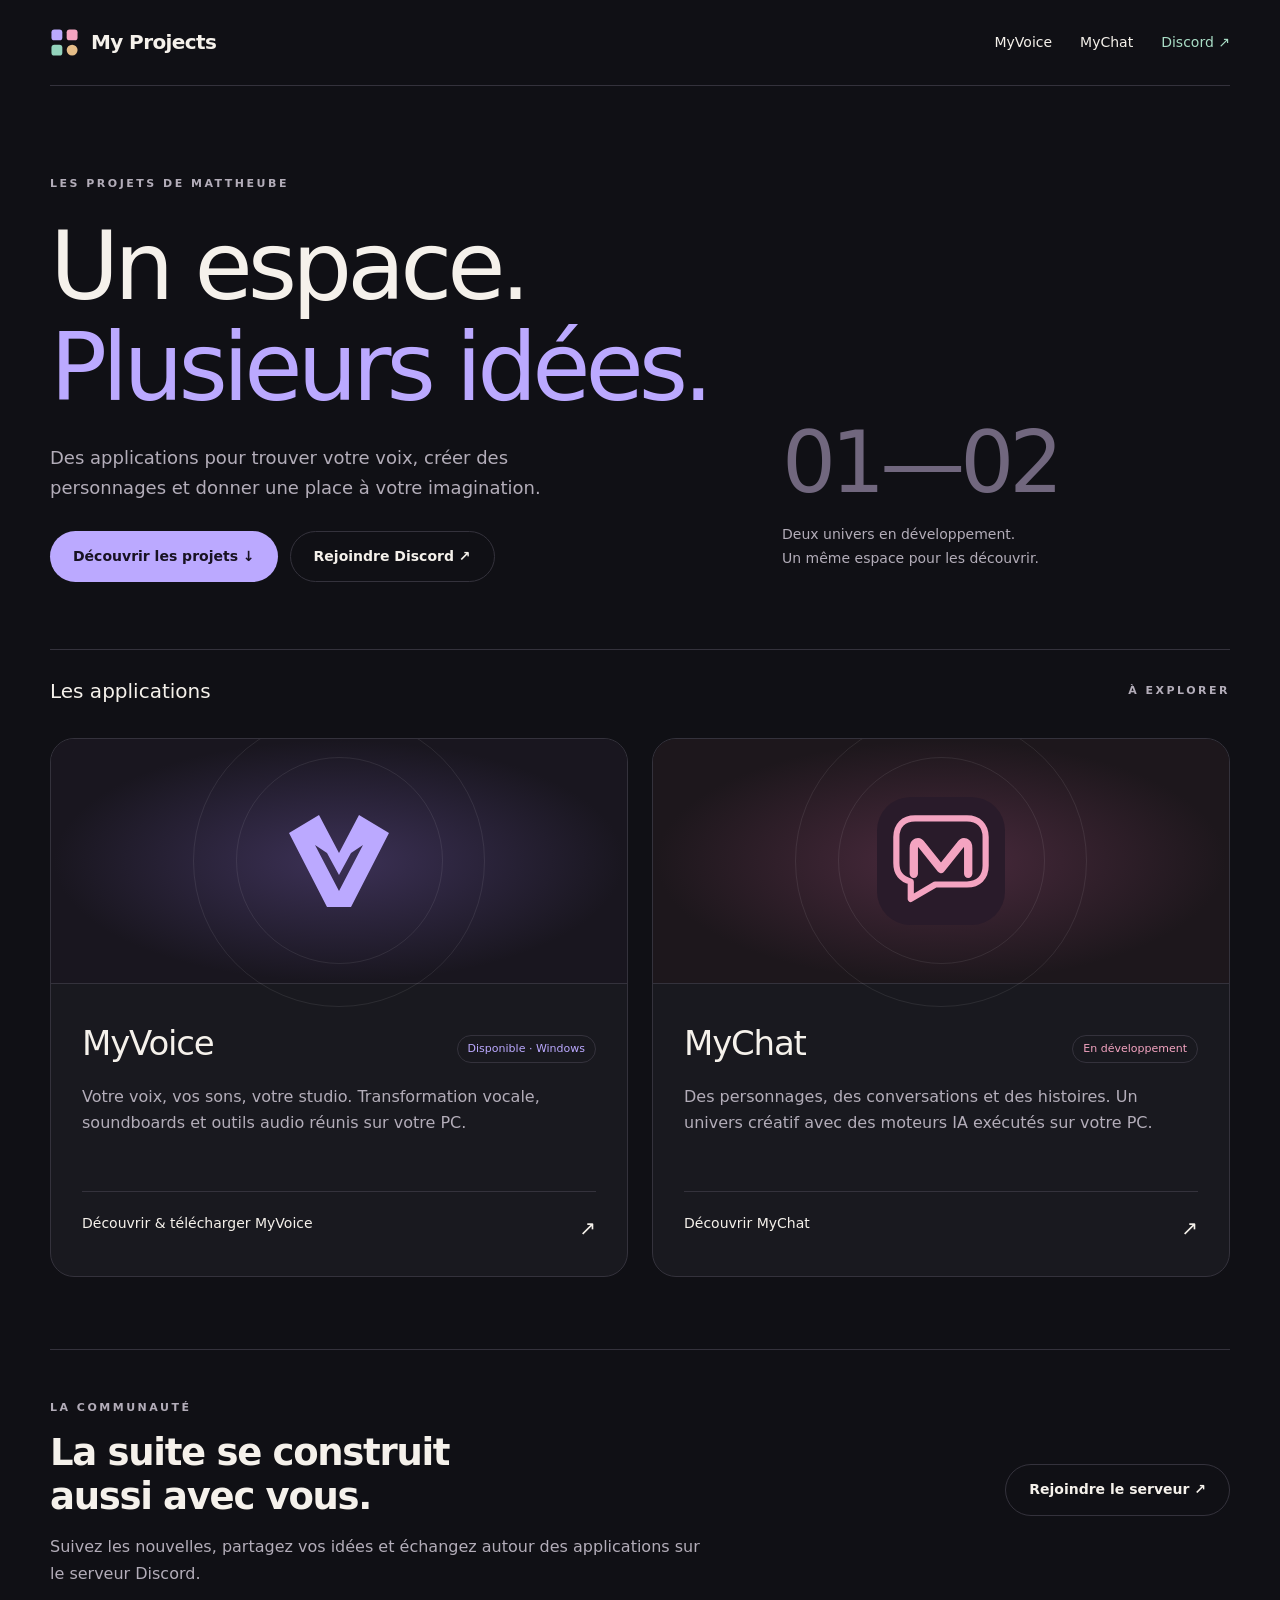
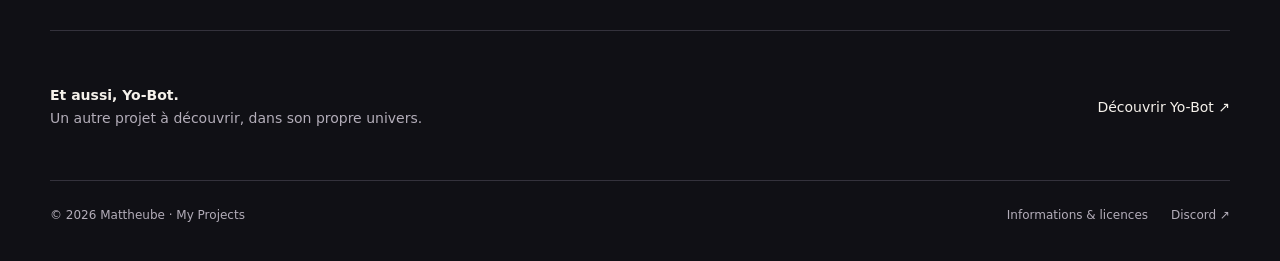
==== docs/index.html @ 199df643 "Present My Projects with separate MyVoice and MyChat pages" ====
<!doctype html><html lang="fr"><head><meta charset="utf-8"><meta name="viewport" content="width=device-width,initial-scale=1"><meta name="description" content="My Projects : découvrez MyVoice et MyChat, suivez leur développement et rejoignez la communauté."><meta http-equiv="Content-Security-Policy" content="default-src 'self'; script-src 'none'; style-src 'self'; img-src 'self'; object-src 'none'; base-uri 'none'; form-action 'none'"><meta name="referrer" content="strict-origin-when-cross-origin"><title>Accueil — My Projects</title><link rel="icon" href="./assets/projects.svg"><link rel="stylesheet" href="./style.css"></head><body class=""><a class="skip" href="#main">Aller au contenu</a><div class="wrap"><header><a class="brand" href="./"><img src="./assets/projects.svg" alt="">My Projects</a><nav aria-label="Navigation principale"><a href="./myvoice/">MyVoice</a><a href="./mychat/">MyChat</a><a class="nav-discord" href="https://discord.gg/SDhAJgvxzq">Discord ↗</a></nav></header><main id="main">
<section class="hero"><div><span class="eyebrow">LES PROJETS DE MATTHEUBE</span><h1>Un espace.<br><span>Plusieurs idées.</span></h1><p>Des applications pour trouver votre voix, créer des personnages et donner une place à votre imagination.</p><div class="actions"><a class="btn" href="#projets">Découvrir les projets ↓</a><a class="btn secondary" href="https://discord.gg/SDhAJgvxzq">Rejoindre Discord ↗</a></div></div><div class="hero-side"><span class="number">01—02</span><p>Deux univers en développement.<br>Un même espace pour les découvrir.</p></div></section>
<section id="projets"><div class="section-title"><h2>Les applications</h2><span class="eyebrow">À EXPLORER</span></div><div class="project-grid"><article class="project voice"><div class="art" aria-hidden="true"><img src="assets/myvoice.svg" alt=""></div><div class="project-info"><div class="topline"><h3>MyVoice</h3><span class="badge">Disponible · Windows</span></div><p>Votre voix, vos sons, votre studio. Transformation vocale, soundboards et outils audio réunis sur votre PC.</p><a class="arrow-link" href="myvoice/">Découvrir & télécharger MyVoice <b aria-hidden="true">↗</b></a></div></article><article class="project chat"><div class="art" aria-hidden="true"><img src="assets/mychat.svg" alt=""></div><div class="project-info"><div class="topline"><h3>MyChat</h3><span class="badge">En développement</span></div><p>Des personnages, des conversations et des histoires. Un univers créatif avec des moteurs IA exécutés sur votre PC.</p><a class="arrow-link" href="mychat/">Découvrir MyChat <b aria-hidden="true">↗</b></a></div></article></div></section>
<section class="community"><div><span class="eyebrow">LA COMMUNAUTÉ</span><h2>La suite se construit<br>aussi avec vous.</h2><p>Suivez les nouvelles, partagez vos idées et échangez autour des applications sur le serveur Discord.</p></div><div class="actions"><a class="btn secondary" href="https://discord.gg/SDhAJgvxzq">Rejoindre le serveur ↗</a></div></section>
<aside class="yobot"><p><strong>Et aussi, Yo-Bot.</strong><br>Un autre projet à découvrir, dans son propre univers.</p><a href="https://mattheube.github.io/Yo-Bot/">Découvrir Yo-Bot ↗</a></aside></main><footer><span>© 2026 Mattheube · My Projects</span><div class="links"><a href="./informations/">Informations & licences</a><a href="https://discord.gg/SDhAJgvxzq">Discord ↗</a></div></footer></div></body></html>
---- docs/style.css ----
:root{color-scheme:dark;--bg:#101015;--surface:#19191f;--ink:#f5f1eb;--muted:#b3adb9;--line:#34323c;--voice:#bba9ff;--chat:#f4a4c1;--mint:#a9ddc6}*{box-sizing:border-box}body{margin:0;background:var(--bg);color:var(--ink);font:16px/1.65 'Segoe UI',system-ui,sans-serif}a{color:inherit;text-decoration:none}a:focus-visible,summary:focus-visible{outline:3px solid var(--voice);outline-offset:6px}a:hover{text-decoration:underline;text-underline-offset:5px}p,h1,h2,h3{margin:0}p{color:var(--muted);max-width:64ch}img{display:block;max-width:100%}.wrap{width:min(1180px,calc(100% - 64px));margin:auto}.skip{position:fixed;top:-100px;left:20px;z-index:9;background:var(--ink);color:var(--bg);padding:12px}.skip:focus{top:12px}header{display:flex;align-items:center;justify-content:space-between;gap:25px;padding:26px 0;border-bottom:1px solid var(--line)}.brand{display:flex;align-items:center;gap:12px;font-size:20px;font-weight:650;letter-spacing:-.6px}.brand img{width:29px;height:29px}nav{display:flex;gap:28px;font-size:14px;align-items:center}nav a[aria-current=page]{color:var(--voice)}.nav-discord{color:var(--mint)}.eyebrow{font-size:11px;font-weight:650;letter-spacing:2.5px;text-transform:uppercase;color:var(--muted)}.hero{padding:83px 0 67px;display:grid;grid-template-columns:1.5fr 1fr;gap:60px;align-items:end}.hero h1{font-size:clamp(49px,7.4vw,96px);font-weight:500;letter-spacing:-5px;line-height:1.06;margin:21px 0 26px}.hero h1 span{color:var(--voice)}.hero p{max-width:510px;font-size:18px}.hero-side{padding-bottom:12px}.hero-side .number{font-size:85px;letter-spacing:-5px;font-weight:300;line-height:1;color:#71677e}.hero-side p{font-size:14px;margin-top:18px;max-width:270px}.section-title{border-top:1px solid var(--line);padding-top:25px;display:flex;justify-content:space-between;align-items:center;margin-bottom:30px}.section-title h2{font-size:20px;font-weight:500}.project-grid{display:grid;grid-template-columns:1fr 1fr;gap:24px}.project{border:1px solid var(--line);border-radius:24px;overflow:hidden;background:var(--surface)}.project .art{height:245px;display:grid;place-items:center;position:relative;border-bottom:1px solid var(--line)}.project.voice .art{background:radial-gradient(ellipse at center,#3c3156 0,transparent 70%),#19161f}.project.chat .art{background:radial-gradient(ellipse at center,#4a2a3d 0,transparent 70%),#1d171c}.art img{width:128px;height:128px;position:relative;z-index:1}.art:before,.art:after{content:'';position:absolute;border:1px solid #ffffff15;border-radius:50%;width:205px;height:205px}.art:after{width:290px;height:290px}.project-info{padding:31px}.project-info .topline{display:flex;align-items:center;justify-content:space-between;gap:12px}.project h3{font-size:34px;letter-spacing:-1.2px;font-weight:500;margin-bottom:13px}.badge{font-size:11px;border:1px solid var(--line);padding:4px 10px;border-radius:30px;color:var(--muted);white-space:nowrap}.voice .badge{color:var(--voice)}.chat .badge{color:var(--chat)}.project p{min-height:80px}.project .arrow-link{display:flex;justify-content:space-between;margin-top:27px;border-top:1px solid var(--line);padding-top:20px;font-size:14px}.arrow-link b{font-size:20px;font-weight:400}.btn{display:inline-flex;justify-content:center;align-items:center;gap:14px;background:var(--voice);color:#181222;padding:13px 23px;border-radius:999px;font-size:14px;font-weight:650;min-height:48px}.btn:hover{background:#d0c3ff;text-decoration:none}.btn.secondary{background:transparent;border:1px solid var(--line);color:var(--ink)}.actions{display:flex;flex-wrap:wrap;gap:12px;margin-top:28px}.community{display:grid;grid-template-columns:1.4fr 1fr;gap:35px;align-items:center;margin:72px 0 36px;padding:43px 0;border-block:1px solid var(--line)}.community h2{font-size:37px;line-height:1.18;letter-spacing:-1.3px;margin:12px 0 16px}.community .actions{justify-content:flex-end;margin:0}.small-note{font-size:12px;color:var(--muted);margin-top:14px}.yobot{display:flex;align-items:center;justify-content:space-between;gap:28px;padding:17px 0 50px}.yobot p{font-size:14px}.yobot strong{color:var(--ink);font-weight:550}.yobot a{font-size:14px;white-space:nowrap}footer{display:flex;justify-content:space-between;gap:20px;flex-wrap:wrap;padding:25px 0 35px;border-top:1px solid var(--line);font-size:12px;color:var(--muted)}footer .links{display:flex;gap:23px}.back{font-size:13px;color:var(--muted);display:inline-block;margin-top:32px}.product-hero{padding:46px 0 62px;display:grid;grid-template-columns:1.45fr .7fr;gap:60px;align-items:center}.product-hero h1{font-size:clamp(57px,7vw,86px);font-weight:500;line-height:1.07;letter-spacing:-4px;margin:16px 0 24px}.product-hero h1 small{display:block;font-size:clamp(28px,3.5vw,43px);color:var(--voice);letter-spacing:-1.5px;margin-top:17px;line-height:1.2}.chat-page .product-hero h1 small{color:var(--chat)}.product-hero .emblem{display:grid;place-items:center;aspect-ratio:1;border-radius:50%;border:1px solid var(--line);background:radial-gradient(ellipse,#30283f,transparent 65%)}.emblem img{width:55%}.chat-page .emblem{background:radial-gradient(ellipse,#402636,transparent 65%)}.features{display:grid;grid-template-columns:repeat(3,1fr);gap:32px;padding:35px 0 65px;border-top:1px solid var(--line)}.features article{padding-top:10px}.features .index{font-size:12px;color:var(--voice)}.features h2{font-size:22px;line-height:1.3;font-weight:550;margin:13px 0}.features p{font-size:14px}.download{border:1px solid var(--line);border-radius:22px;padding:36px;margin-bottom:50px}.download h2{font-size:32px;letter-spacing:-1px;margin-bottom:13px}.channels{display:grid;grid-template-columns:1fr 1fr;gap:30px;margin-top:28px}.channel{padding-top:24px;border-top:1px solid var(--line)}.channel h3{font-size:21px;font-weight:550;margin:8px 0 12px}.channel p{font-size:14px}.channel .btn{margin-top:22px}.faq{max-width:850px;padding:8px 0 60px}.faq h2{font-size:27px;font-weight:500;margin-bottom:20px}details{padding:18px 0;border-bottom:1px solid var(--line)}summary{cursor:pointer;font-weight:500}details p{font-size:14px;margin-top:13px}.text-page{padding:55px 0 80px;max-width:850px}.text-page h1{font-size:48px;letter-spacing:-2px;font-weight:500;margin-bottom:24px}.text-page h2{font-size:24px;font-weight:500;margin:30px 0 13px}.text-page a{color:var(--voice);text-decoration:underline}.text-page li{color:var(--muted);margin-bottom:10px}@media(max-width:760px){.wrap{width:calc(100% - 36px)}header{flex-wrap:wrap;padding:20px 0;gap:20px}.brand{font-size:18px}nav{gap:18px;font-size:13px}.hero{grid-template-columns:1fr;padding:52px 0 44px;gap:30px}.hero h1{letter-spacing:-2.8px}.hero-side{display:none}.project-grid{grid-template-columns:1fr}.project .art{height:215px}.project-info{padding:25px}.project p{min-height:0}.community{grid-template-columns:1fr;margin-top:48px;padding:32px 0}.community .actions{justify-content:flex-start}.community h2{font-size:32px}.yobot{align-items:start;flex-direction:column;gap:13px}.product-hero{grid-template-columns:1fr;padding-top:30px;gap:30px}.product-hero .emblem{display:none}.product-hero h1{letter-spacing:-3px}.features{grid-template-columns:1fr;gap:28px;padding-bottom:40px}.channels{grid-template-columns:1fr}.download{padding:24px}.text-page h1{font-size:38px}}@media(prefers-reduced-motion:reduce){*{scroll-behavior:auto!important}}
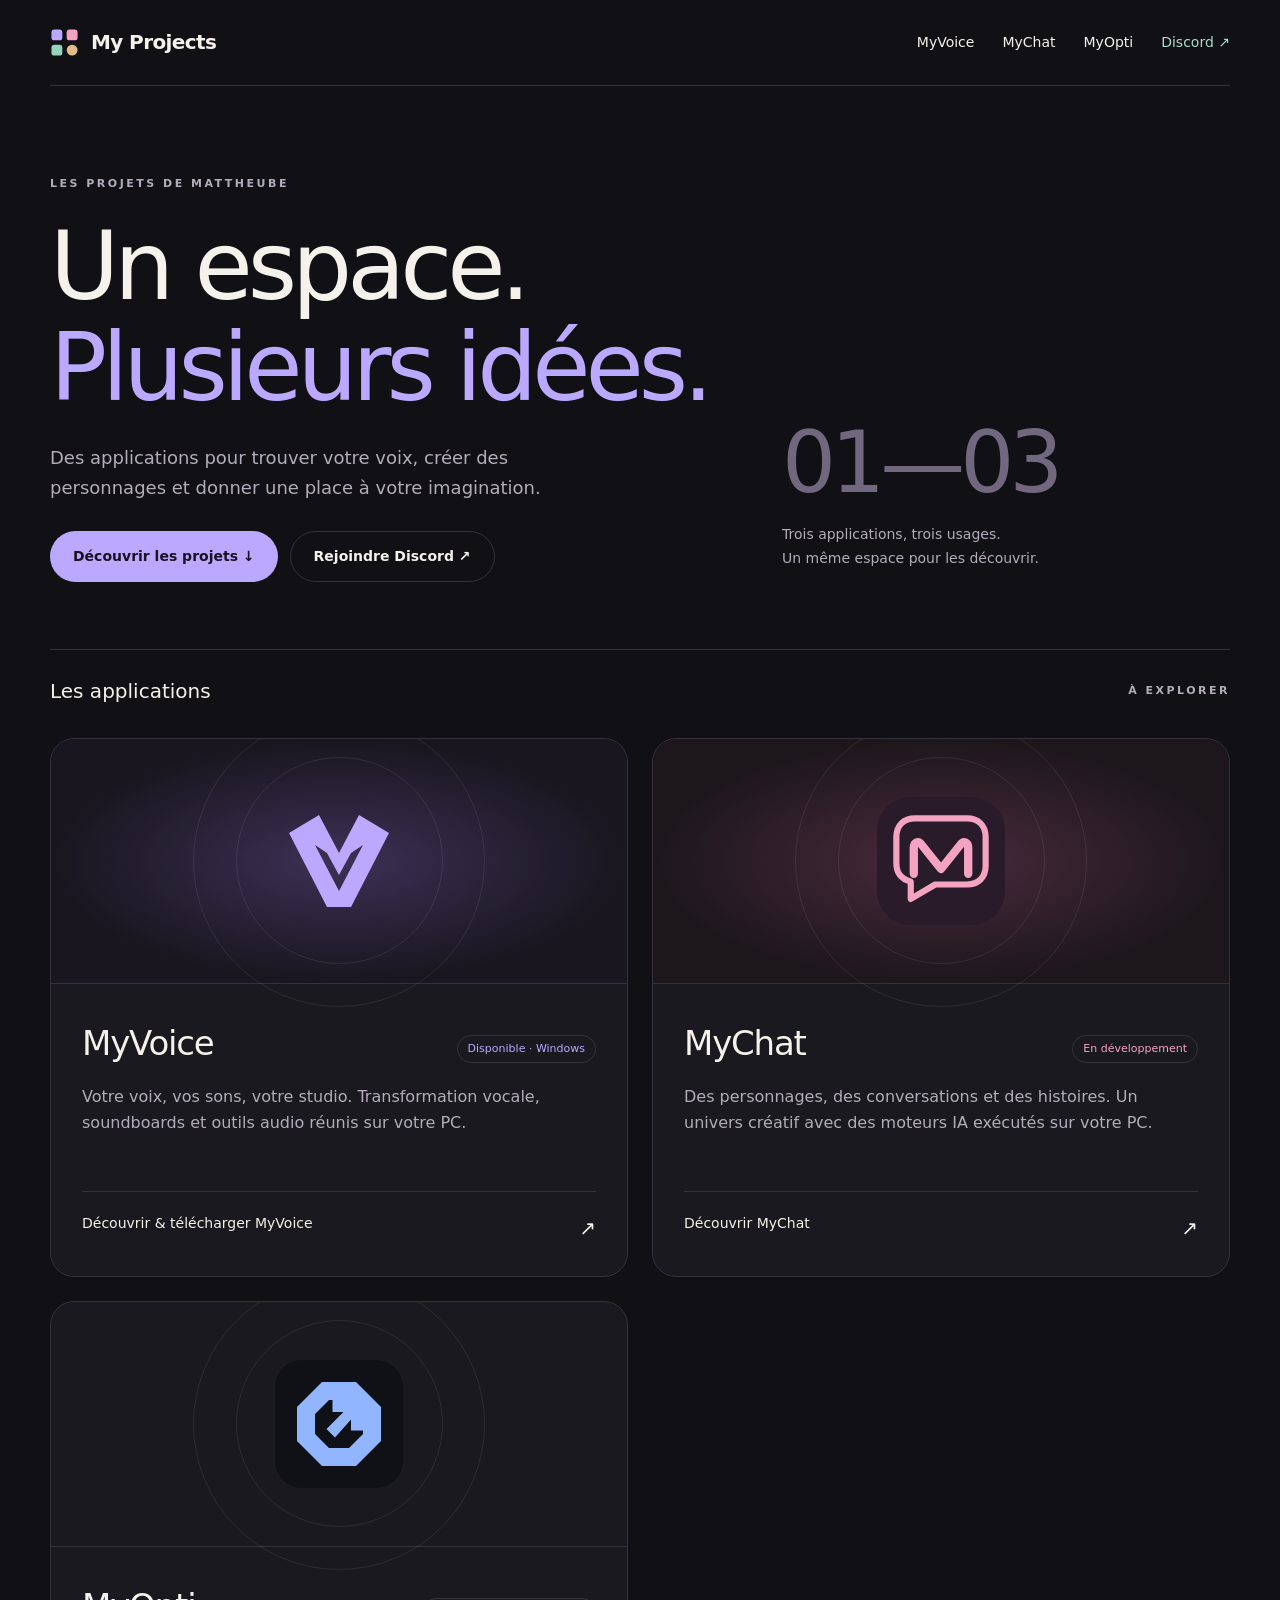
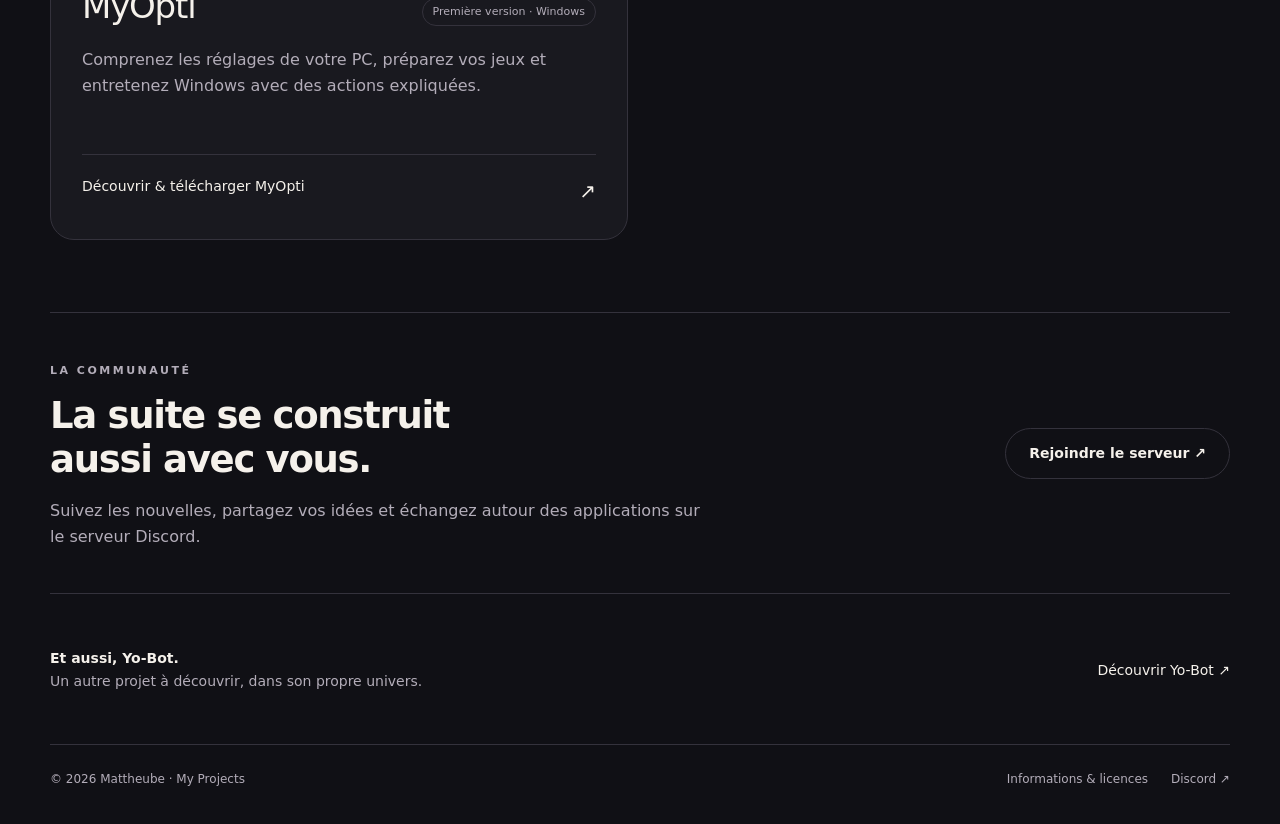
==== commit a130c671: "Publish MyOpti download page and signed update channels" ====
--- a/docs/index.html
+++ b/docs/index.html
@@ -1,5 +1,5 @@
-<!doctype html><html lang="fr"><head><meta charset="utf-8"><meta name="viewport" content="width=device-width,initial-scale=1"><meta name="description" content="My Projects : découvrez MyVoice et MyChat, suivez leur développement et rejoignez la communauté."><meta http-equiv="Content-Security-Policy" content="default-src 'self'; script-src 'none'; style-src 'self'; img-src 'self'; object-src 'none'; base-uri 'none'; form-action 'none'"><meta name="referrer" content="strict-origin-when-cross-origin"><title>Accueil — My Projects</title><link rel="icon" href="./assets/projects.svg"><link rel="stylesheet" href="./style.css"></head><body class=""><a class="skip" href="#main">Aller au contenu</a><div class="wrap"><header><a class="brand" href="./"><img src="./assets/projects.svg" alt="">My Projects</a><nav aria-label="Navigation principale"><a href="./myvoice/">MyVoice</a><a href="./mychat/">MyChat</a><a class="nav-discord" href="https://discord.gg/SDhAJgvxzq">Discord ↗</a></nav></header><main id="main">
-<section class="hero"><div><span class="eyebrow">LES PROJETS DE MATTHEUBE</span><h1>Un espace.<br><span>Plusieurs idées.</span></h1><p>Des applications pour trouver votre voix, créer des personnages et donner une place à votre imagination.</p><div class="actions"><a class="btn" href="#projets">Découvrir les projets ↓</a><a class="btn secondary" href="https://discord.gg/SDhAJgvxzq">Rejoindre Discord ↗</a></div></div><div class="hero-side"><span class="number">01—02</span><p>Deux univers en développement.<br>Un même espace pour les découvrir.</p></div></section>
-<section id="projets"><div class="section-title"><h2>Les applications</h2><span class="eyebrow">À EXPLORER</span></div><div class="project-grid"><article class="project voice"><div class="art" aria-hidden="true"><img src="assets/myvoice.svg" alt=""></div><div class="project-info"><div class="topline"><h3>MyVoice</h3><span class="badge">Disponible · Windows</span></div><p>Votre voix, vos sons, votre studio. Transformation vocale, soundboards et outils audio réunis sur votre PC.</p><a class="arrow-link" href="myvoice/">Découvrir & télécharger MyVoice <b aria-hidden="true">↗</b></a></div></article><article class="project chat"><div class="art" aria-hidden="true"><img src="assets/mychat.svg" alt=""></div><div class="project-info"><div class="topline"><h3>MyChat</h3><span class="badge">En développement</span></div><p>Des personnages, des conversations et des histoires. Un univers créatif avec des moteurs IA exécutés sur votre PC.</p><a class="arrow-link" href="mychat/">Découvrir MyChat <b aria-hidden="true">↗</b></a></div></article></div></section>
+<!doctype html><html lang="fr"><head><meta charset="utf-8"><meta name="viewport" content="width=device-width,initial-scale=1"><meta name="description" content="My Projects : découvrez MyVoice, MyChat et MyOpti, suivez leur développement et rejoignez la communauté."><meta http-equiv="Content-Security-Policy" content="default-src 'self'; script-src 'none'; style-src 'self'; img-src 'self'; object-src 'none'; base-uri 'none'; form-action 'none'"><meta name="referrer" content="strict-origin-when-cross-origin"><title>Accueil — My Projects</title><link rel="icon" href="./assets/projects.svg"><link rel="stylesheet" href="./style.css"></head><body class=""><a class="skip" href="#main">Aller au contenu</a><div class="wrap"><header><a class="brand" href="./"><img src="./assets/projects.svg" alt="">My Projects</a><nav aria-label="Navigation principale"><a href="./myvoice/">MyVoice</a><a href="./mychat/">MyChat</a><a href="./myopti/">MyOpti</a><a class="nav-discord" href="https://discord.gg/SDhAJgvxzq">Discord ↗</a></nav></header><main id="main">
+<section class="hero"><div><span class="eyebrow">LES PROJETS DE MATTHEUBE</span><h1>Un espace.<br><span>Plusieurs idées.</span></h1><p>Des applications pour trouver votre voix, créer des personnages et donner une place à votre imagination.</p><div class="actions"><a class="btn" href="#projets">Découvrir les projets ↓</a><a class="btn secondary" href="https://discord.gg/SDhAJgvxzq">Rejoindre Discord ↗</a></div></div><div class="hero-side"><span class="number">01—03</span><p>Trois applications, trois usages.<br>Un même espace pour les découvrir.</p></div></section>
+<section id="projets"><div class="section-title"><h2>Les applications</h2><span class="eyebrow">À EXPLORER</span></div><div class="project-grid"><article class="project voice"><div class="art" aria-hidden="true"><img src="assets/myvoice.svg" alt=""></div><div class="project-info"><div class="topline"><h3>MyVoice</h3><span class="badge">Disponible · Windows</span></div><p>Votre voix, vos sons, votre studio. Transformation vocale, soundboards et outils audio réunis sur votre PC.</p><a class="arrow-link" href="myvoice/">Découvrir & télécharger MyVoice <b aria-hidden="true">↗</b></a></div></article><article class="project chat"><div class="art" aria-hidden="true"><img src="assets/mychat.svg" alt=""></div><div class="project-info"><div class="topline"><h3>MyChat</h3><span class="badge">En développement</span></div><p>Des personnages, des conversations et des histoires. Un univers créatif avec des moteurs IA exécutés sur votre PC.</p><a class="arrow-link" href="mychat/">Découvrir MyChat <b aria-hidden="true">↗</b></a></div></article><article class="project opti"><div class="art" aria-hidden="true"><img src="assets/myopti.svg" alt=""></div><div class="project-info"><div class="topline"><h3>MyOpti</h3><span class="badge">Première version · Windows</span></div><p>Comprenez les réglages de votre PC, préparez vos jeux et entretenez Windows avec des actions expliquées.</p><a class="arrow-link" href="myopti/">Découvrir & télécharger MyOpti <b aria-hidden="true">↗</b></a></div></article></div></section>
 <section class="community"><div><span class="eyebrow">LA COMMUNAUTÉ</span><h2>La suite se construit<br>aussi avec vous.</h2><p>Suivez les nouvelles, partagez vos idées et échangez autour des applications sur le serveur Discord.</p></div><div class="actions"><a class="btn secondary" href="https://discord.gg/SDhAJgvxzq">Rejoindre le serveur ↗</a></div></section>
 <aside class="yobot"><p><strong>Et aussi, Yo-Bot.</strong><br>Un autre projet à découvrir, dans son propre univers.</p><a href="https://mattheube.github.io/Yo-Bot/">Découvrir Yo-Bot ↗</a></aside></main><footer><span>© 2026 Mattheube · My Projects</span><div class="links"><a href="./informations/">Informations & licences</a><a href="https://discord.gg/SDhAJgvxzq">Discord ↗</a></div></footer></div></body></html>
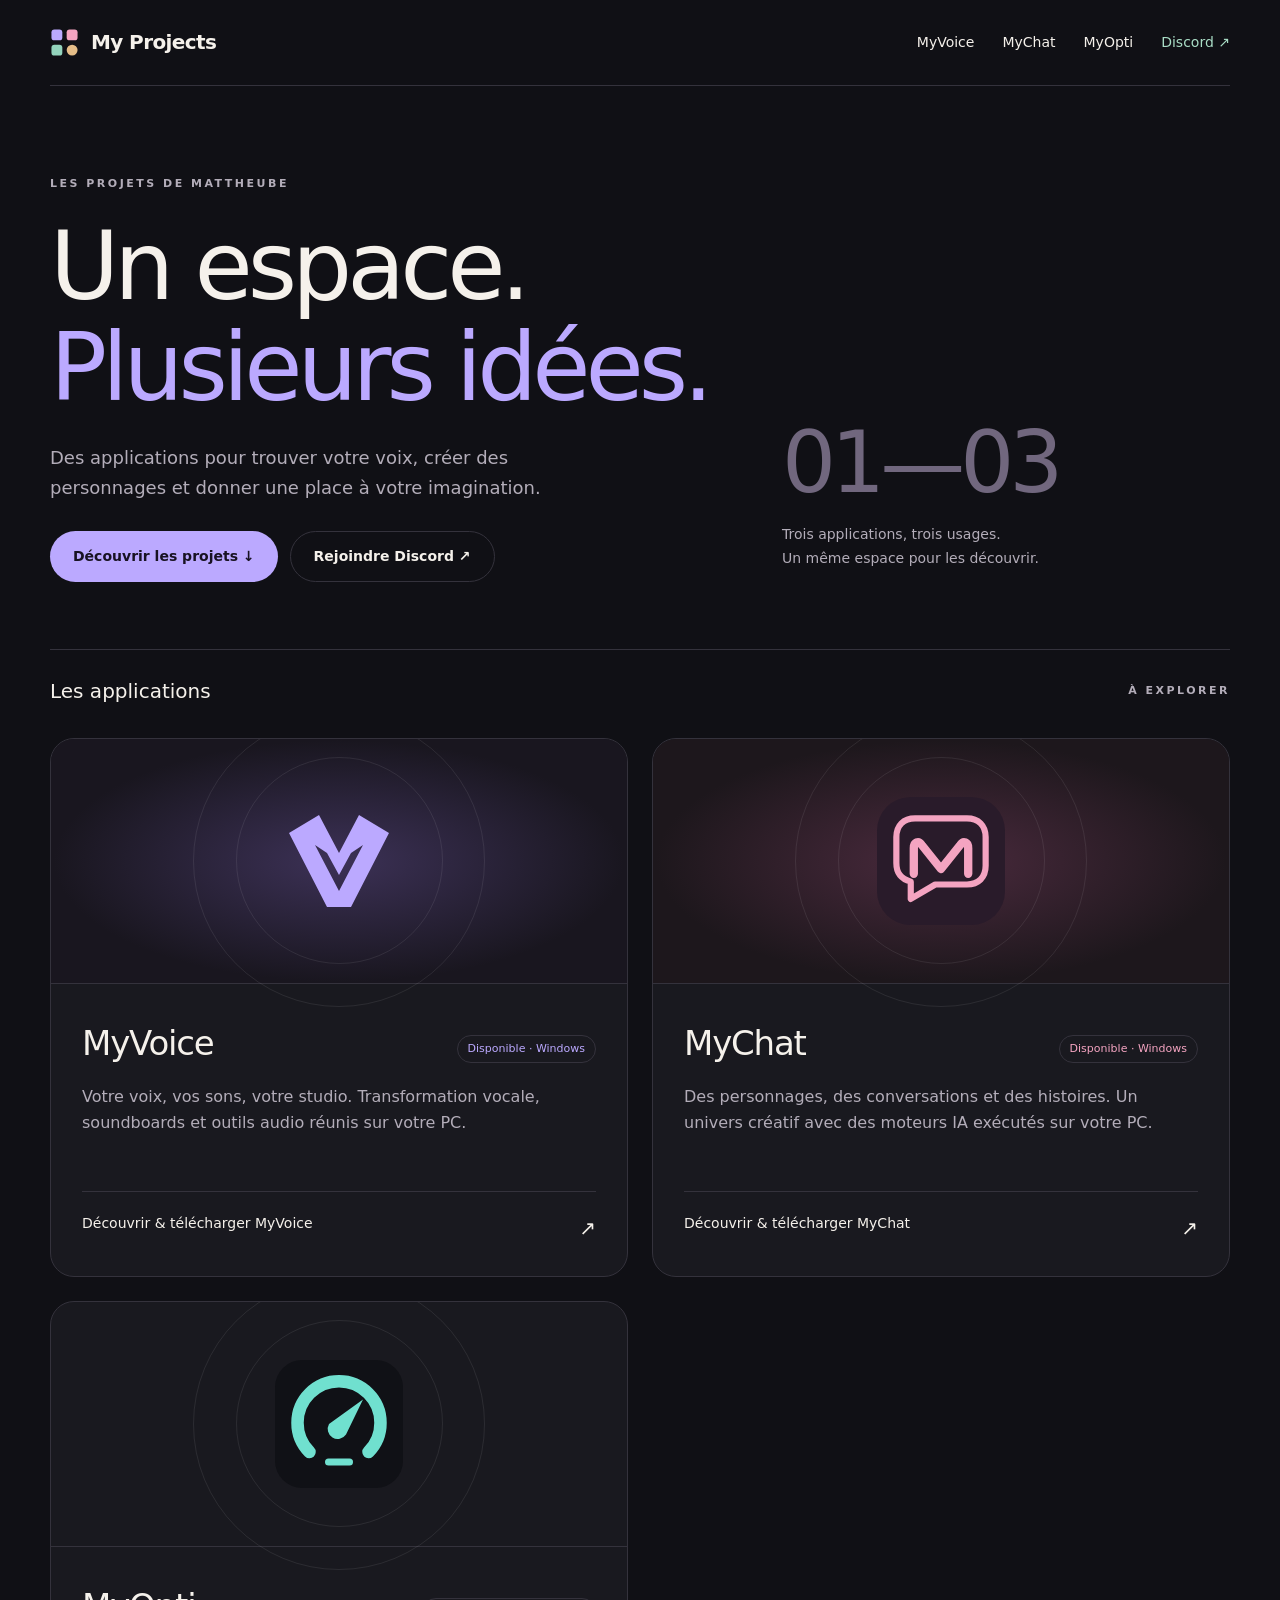
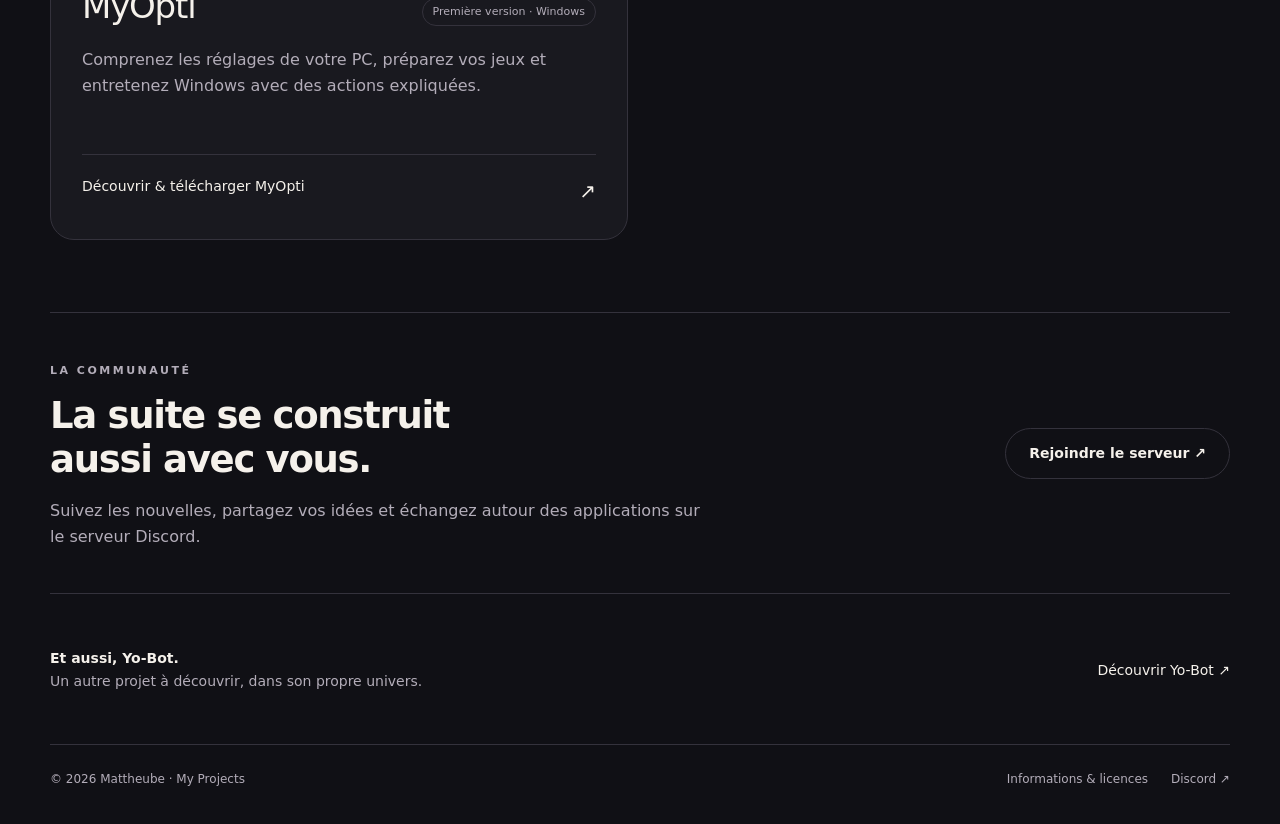
==== commit cf8fc8cf: "Make MyChat 1.1 Windows installer available on the project site" ====
--- a/docs/index.html
+++ b/docs/index.html
@@ -1,5 +1,5 @@
-<!doctype html><html lang="fr"><head><meta charset="utf-8"><meta name="viewport" content="width=device-width,initial-scale=1"><meta name="description" content="My Projects : découvrez MyVoice, MyChat et MyOpti, suivez leur développement et rejoignez la communauté."><meta http-equiv="Content-Security-Policy" content="default-src 'self'; script-src 'none'; style-src 'self'; img-src 'self'; object-src 'none'; base-uri 'none'; form-action 'none'"><meta name="referrer" content="strict-origin-when-cross-origin"><title>Accueil — My Projects</title><link rel="icon" href="./assets/projects.svg"><link rel="stylesheet" href="./style.css"></head><body class=""><a class="skip" href="#main">Aller au contenu</a><div class="wrap"><header><a class="brand" href="./"><img src="./assets/projects.svg" alt="">My Projects</a><nav aria-label="Navigation principale"><a href="./myvoice/">MyVoice</a><a href="./mychat/">MyChat</a><a href="./myopti/">MyOpti</a><a class="nav-discord" href="https://discord.gg/SDhAJgvxzq">Discord ↗</a></nav></header><main id="main">
-<section class="hero"><div><span class="eyebrow">LES PROJETS DE MATTHEUBE</span><h1>Un espace.<br><span>Plusieurs idées.</span></h1><p>Des applications pour trouver votre voix, créer des personnages et donner une place à votre imagination.</p><div class="actions"><a class="btn" href="#projets">Découvrir les projets ↓</a><a class="btn secondary" href="https://discord.gg/SDhAJgvxzq">Rejoindre Discord ↗</a></div></div><div class="hero-side"><span class="number">01—03</span><p>Trois applications, trois usages.<br>Un même espace pour les découvrir.</p></div></section>
-<section id="projets"><div class="section-title"><h2>Les applications</h2><span class="eyebrow">À EXPLORER</span></div><div class="project-grid"><article class="project voice"><div class="art" aria-hidden="true"><img src="assets/myvoice.svg" alt=""></div><div class="project-info"><div class="topline"><h3>MyVoice</h3><span class="badge">Disponible · Windows</span></div><p>Votre voix, vos sons, votre studio. Transformation vocale, soundboards et outils audio réunis sur votre PC.</p><a class="arrow-link" href="myvoice/">Découvrir & télécharger MyVoice <b aria-hidden="true">↗</b></a></div></article><article class="project chat"><div class="art" aria-hidden="true"><img src="assets/mychat.svg" alt=""></div><div class="project-info"><div class="topline"><h3>MyChat</h3><span class="badge">En développement</span></div><p>Des personnages, des conversations et des histoires. Un univers créatif avec des moteurs IA exécutés sur votre PC.</p><a class="arrow-link" href="mychat/">Découvrir MyChat <b aria-hidden="true">↗</b></a></div></article><article class="project opti"><div class="art" aria-hidden="true"><img src="assets/myopti.svg" alt=""></div><div class="project-info"><div class="topline"><h3>MyOpti</h3><span class="badge">Première version · Windows</span></div><p>Comprenez les réglages de votre PC, préparez vos jeux et entretenez Windows avec des actions expliquées.</p><a class="arrow-link" href="myopti/">Découvrir & télécharger MyOpti <b aria-hidden="true">↗</b></a></div></article></div></section>
-<section class="community"><div><span class="eyebrow">LA COMMUNAUTÉ</span><h2>La suite se construit<br>aussi avec vous.</h2><p>Suivez les nouvelles, partagez vos idées et échangez autour des applications sur le serveur Discord.</p></div><div class="actions"><a class="btn secondary" href="https://discord.gg/SDhAJgvxzq">Rejoindre le serveur ↗</a></div></section>
+<!doctype html><html lang="fr"><head><meta charset="utf-8"><meta name="viewport" content="width=device-width,initial-scale=1"><meta name="description" content="My Projects : découvrez MyVoice, MyChat et MyOpti, suivez leur développement et rejoignez la communauté."><meta http-equiv="Content-Security-Policy" content="default-src 'self'; script-src 'none'; style-src 'self'; img-src 'self'; object-src 'none'; base-uri 'none'; form-action 'none'"><meta name="referrer" content="strict-origin-when-cross-origin"><title>Accueil — My Projects</title><link rel="icon" href="./assets/projects.svg"><link rel="stylesheet" href="./style.css"></head><body class=""><a class="skip" href="#main">Aller au contenu</a><div class="wrap"><header><a class="brand" href="./"><img src="./assets/projects.svg" alt="">My Projects</a><nav aria-label="Navigation principale"><a href="./myvoice/">MyVoice</a><a href="./mychat/">MyChat</a><a href="./myopti/">MyOpti</a><a class="nav-discord" href="https://discord.gg/SDhAJgvxzq">Discord ↗</a></nav></header><main id="main">
+<section class="hero"><div><span class="eyebrow">LES PROJETS DE MATTHEUBE</span><h1>Un espace.<br><span>Plusieurs idées.</span></h1><p>Des applications pour trouver votre voix, créer des personnages et donner une place à votre imagination.</p><div class="actions"><a class="btn" href="#projets">Découvrir les projets ↓</a><a class="btn secondary" href="https://discord.gg/SDhAJgvxzq">Rejoindre Discord ↗</a></div></div><div class="hero-side"><span class="number">01—03</span><p>Trois applications, trois usages.<br>Un même espace pour les découvrir.</p></div></section>
+<section id="projets"><div class="section-title"><h2>Les applications</h2><span class="eyebrow">À EXPLORER</span></div><div class="project-grid"><article class="project voice"><div class="art" aria-hidden="true"><img src="assets/myvoice.svg" alt=""></div><div class="project-info"><div class="topline"><h3>MyVoice</h3><span class="badge">Disponible · Windows</span></div><p>Votre voix, vos sons, votre studio. Transformation vocale, soundboards et outils audio réunis sur votre PC.</p><a class="arrow-link" href="myvoice/">Découvrir & télécharger MyVoice <b aria-hidden="true">↗</b></a></div></article><article class="project chat"><div class="art" aria-hidden="true"><img src="assets/mychat.svg" alt=""></div><div class="project-info"><div class="topline"><h3>MyChat</h3><span class="badge">Disponible · Windows</span></div><p>Des personnages, des conversations et des histoires. Un univers créatif avec des moteurs IA exécutés sur votre PC.</p><a class="arrow-link" href="mychat/">Découvrir & télécharger MyChat <b aria-hidden="true">↗</b></a></div></article><article class="project opti"><div class="art" aria-hidden="true"><img src="assets/myopti.svg" alt=""></div><div class="project-info"><div class="topline"><h3>MyOpti</h3><span class="badge">Première version · Windows</span></div><p>Comprenez les réglages de votre PC, préparez vos jeux et entretenez Windows avec des actions expliquées.</p><a class="arrow-link" href="myopti/">Découvrir & télécharger MyOpti <b aria-hidden="true">↗</b></a></div></article></div></section>
+<section class="community"><div><span class="eyebrow">LA COMMUNAUTÉ</span><h2>La suite se construit<br>aussi avec vous.</h2><p>Suivez les nouvelles, partagez vos idées et échangez autour des applications sur le serveur Discord.</p></div><div class="actions"><a class="btn secondary" href="https://discord.gg/SDhAJgvxzq">Rejoindre le serveur ↗</a></div></section>
 <aside class="yobot"><p><strong>Et aussi, Yo-Bot.</strong><br>Un autre projet à découvrir, dans son propre univers.</p><a href="https://mattheube.github.io/Yo-Bot/">Découvrir Yo-Bot ↗</a></aside></main><footer><span>© 2026 Mattheube · My Projects</span><div class="links"><a href="./informations/">Informations & licences</a><a href="https://discord.gg/SDhAJgvxzq">Discord ↗</a></div></footer></div></body></html>
--- a/docs/style.css
+++ b/docs/style.css
@@ -1 +1,2 @@
-:root{color-scheme:dark;--bg:#101015;--surface:#19191f;--ink:#f5f1eb;--muted:#b3adb9;--line:#34323c;--voice:#bba9ff;--chat:#f4a4c1;--mint:#a9ddc6}*{box-sizing:border-box}body{margin:0;background:var(--bg);color:var(--ink);font:16px/1.65 'Segoe UI',system-ui,sans-serif}a{color:inherit;text-decoration:none}a:focus-visible,summary:focus-visible{outline:3px solid var(--voice);outline-offset:6px}a:hover{text-decoration:underline;text-underline-offset:5px}p,h1,h2,h3{margin:0}p{color:var(--muted);max-width:64ch}img{display:block;max-width:100%}.wrap{width:min(1180px,calc(100% - 64px));margin:auto}.skip{position:fixed;top:-100px;left:20px;z-index:9;background:var(--ink);color:var(--bg);padding:12px}.skip:focus{top:12px}header{display:flex;align-items:center;justify-content:space-between;gap:25px;padding:26px 0;border-bottom:1px solid var(--line)}.brand{display:flex;align-items:center;gap:12px;font-size:20px;font-weight:650;letter-spacing:-.6px}.brand img{width:29px;height:29px}nav{display:flex;gap:28px;font-size:14px;align-items:center}nav a[aria-current=page]{color:var(--voice)}.nav-discord{color:var(--mint)}.eyebrow{font-size:11px;font-weight:650;letter-spacing:2.5px;text-transform:uppercase;color:var(--muted)}.hero{padding:83px 0 67px;display:grid;grid-template-columns:1.5fr 1fr;gap:60px;align-items:end}.hero h1{font-size:clamp(49px,7.4vw,96px);font-weight:500;letter-spacing:-5px;line-height:1.06;margin:21px 0 26px}.hero h1 span{color:var(--voice)}.hero p{max-width:510px;font-size:18px}.hero-side{padding-bottom:12px}.hero-side .number{font-size:85px;letter-spacing:-5px;font-weight:300;line-height:1;color:#71677e}.hero-side p{font-size:14px;margin-top:18px;max-width:270px}.section-title{border-top:1px solid var(--line);padding-top:25px;display:flex;justify-content:space-between;align-items:center;margin-bottom:30px}.section-title h2{font-size:20px;font-weight:500}.project-grid{display:grid;grid-template-columns:1fr 1fr;gap:24px}.project{border:1px solid var(--line);border-radius:24px;overflow:hidden;background:var(--surface)}.project .art{height:245px;display:grid;place-items:center;position:relative;border-bottom:1px solid var(--line)}.project.voice .art{background:radial-gradient(ellipse at center,#3c3156 0,transparent 70%),#19161f}.project.chat .art{background:radial-gradient(ellipse at center,#4a2a3d 0,transparent 70%),#1d171c}.art img{width:128px;height:128px;position:relative;z-index:1}.art:before,.art:after{content:'';position:absolute;border:1px solid #ffffff15;border-radius:50%;width:205px;height:205px}.art:after{width:290px;height:290px}.project-info{padding:31px}.project-info .topline{display:flex;align-items:center;justify-content:space-between;gap:12px}.project h3{font-size:34px;letter-spacing:-1.2px;font-weight:500;margin-bottom:13px}.badge{font-size:11px;border:1px solid var(--line);padding:4px 10px;border-radius:30px;color:var(--muted);white-space:nowrap}.voice .badge{color:var(--voice)}.chat .badge{color:var(--chat)}.project p{min-height:80px}.project .arrow-link{display:flex;justify-content:space-between;margin-top:27px;border-top:1px solid var(--line);padding-top:20px;font-size:14px}.arrow-link b{font-size:20px;font-weight:400}.btn{display:inline-flex;justify-content:center;align-items:center;gap:14px;background:var(--voice);color:#181222;padding:13px 23px;border-radius:999px;font-size:14px;font-weight:650;min-height:48px}.btn:hover{background:#d0c3ff;text-decoration:none}.btn.secondary{background:transparent;border:1px solid var(--line);color:var(--ink)}.actions{display:flex;flex-wrap:wrap;gap:12px;margin-top:28px}.community{display:grid;grid-template-columns:1.4fr 1fr;gap:35px;align-items:center;margin:72px 0 36px;padding:43px 0;border-block:1px solid var(--line)}.community h2{font-size:37px;line-height:1.18;letter-spacing:-1.3px;margin:12px 0 16px}.community .actions{justify-content:flex-end;margin:0}.small-note{font-size:12px;color:var(--muted);margin-top:14px}.yobot{display:flex;align-items:center;justify-content:space-between;gap:28px;padding:17px 0 50px}.yobot p{font-size:14px}.yobot strong{color:var(--ink);font-weight:550}.yobot a{font-size:14px;white-space:nowrap}footer{display:flex;justify-content:space-between;gap:20px;flex-wrap:wrap;padding:25px 0 35px;border-top:1px solid var(--line);font-size:12px;color:var(--muted)}footer .links{display:flex;gap:23px}.back{font-size:13px;color:var(--muted);display:inline-block;margin-top:32px}.product-hero{padding:46px 0 62px;display:grid;grid-template-columns:1.45fr .7fr;gap:60px;align-items:center}.product-hero h1{font-size:clamp(57px,7vw,86px);font-weight:500;line-height:1.07;letter-spacing:-4px;margin:16px 0 24px}.product-hero h1 small{display:block;font-size:clamp(28px,3.5vw,43px);color:var(--voice);letter-spacing:-1.5px;margin-top:17px;line-height:1.2}.chat-page .product-hero h1 small{color:var(--chat)}.product-hero .emblem{display:grid;place-items:center;aspect-ratio:1;border-radius:50%;border:1px solid var(--line);background:radial-gradient(ellipse,#30283f,transparent 65%)}.emblem img{width:55%}.chat-page .emblem{background:radial-gradient(ellipse,#402636,transparent 65%)}.features{display:grid;grid-template-columns:repeat(3,1fr);gap:32px;padding:35px 0 65px;border-top:1px solid var(--line)}.features article{padding-top:10px}.features .index{font-size:12px;color:var(--voice)}.features h2{font-size:22px;line-height:1.3;font-weight:550;margin:13px 0}.features p{font-size:14px}.download{border:1px solid var(--line);border-radius:22px;padding:36px;margin-bottom:50px}.download h2{font-size:32px;letter-spacing:-1px;margin-bottom:13px}.channels{display:grid;grid-template-columns:1fr 1fr;gap:30px;margin-top:28px}.channel{padding-top:24px;border-top:1px solid var(--line)}.channel h3{font-size:21px;font-weight:550;margin:8px 0 12px}.channel p{font-size:14px}.channel .btn{margin-top:22px}.faq{max-width:850px;padding:8px 0 60px}.faq h2{font-size:27px;font-weight:500;margin-bottom:20px}details{padding:18px 0;border-bottom:1px solid var(--line)}summary{cursor:pointer;font-weight:500}details p{font-size:14px;margin-top:13px}.text-page{padding:55px 0 80px;max-width:850px}.text-page h1{font-size:48px;letter-spacing:-2px;font-weight:500;margin-bottom:24px}.text-page h2{font-size:24px;font-weight:500;margin:30px 0 13px}.text-page a{color:var(--voice);text-decoration:underline}.text-page li{color:var(--muted);margin-bottom:10px}@media(max-width:760px){.wrap{width:calc(100% - 36px)}header{flex-wrap:wrap;padding:20px 0;gap:20px}.brand{font-size:18px}nav{gap:18px;font-size:13px}.hero{grid-template-columns:1fr;padding:52px 0 44px;gap:30px}.hero h1{letter-spacing:-2.8px}.hero-side{display:none}.project-grid{grid-template-columns:1fr}.project .art{height:215px}.project-info{padding:25px}.project p{min-height:0}.community{grid-template-columns:1fr;margin-top:48px;padding:32px 0}.community .actions{justify-content:flex-start}.community h2{font-size:32px}.yobot{align-items:start;flex-direction:column;gap:13px}.product-hero{grid-template-columns:1fr;padding-top:30px;gap:30px}.product-hero .emblem{display:none}.product-hero h1{letter-spacing:-3px}.features{grid-template-columns:1fr;gap:28px;padding-bottom:40px}.channels{grid-template-columns:1fr}.download{padding:24px}.text-page h1{font-size:38px}}@media(prefers-reduced-motion:reduce){*{scroll-behavior:auto!important}}+:root{color-scheme:dark;--bg:#101015;--surface:#19191f;--ink:#f5f1eb;--muted:#b3adb9;--line:#34323c;--voice:#bba9ff;--chat:#f4a4c1;--mint:#a9ddc6}*{box-sizing:border-box}body{margin:0;background:var(--bg);color:var(--ink);font:16px/1.65 'Segoe UI',system-ui,sans-serif}a{color:inherit;text-decoration:none}a:focus-visible,summary:focus-visible{outline:3px solid var(--voice);outline-offset:6px}a:hover{text-decoration:underline;text-underline-offset:5px}p,h1,h2,h3{margin:0}p{color:var(--muted);max-width:64ch}img{display:block;max-width:100%}.wrap{width:min(1180px,calc(100% - 64px));margin:auto}.skip{position:fixed;top:-100px;left:20px;z-index:9;background:var(--ink);color:var(--bg);padding:12px}.skip:focus{top:12px}header{display:flex;align-items:center;justify-content:space-between;gap:25px;padding:26px 0;border-bottom:1px solid var(--line)}.brand{display:flex;align-items:center;gap:12px;font-size:20px;font-weight:650;letter-spacing:-.6px}.brand img{width:29px;height:29px}nav{display:flex;gap:28px;font-size:14px;align-items:center}nav a[aria-current=page]{color:var(--voice)}.nav-discord{color:var(--mint)}.eyebrow{font-size:11px;font-weight:650;letter-spacing:2.5px;text-transform:uppercase;color:var(--muted)}.hero{padding:83px 0 67px;display:grid;grid-template-columns:1.5fr 1fr;gap:60px;align-items:end}.hero h1{font-size:clamp(49px,7.4vw,96px);font-weight:500;letter-spacing:-5px;line-height:1.06;margin:21px 0 26px}.hero h1 span{color:var(--voice)}.hero p{max-width:510px;font-size:18px}.hero-side{padding-bottom:12px}.hero-side .number{font-size:85px;letter-spacing:-5px;font-weight:300;line-height:1;color:#71677e}.hero-side p{font-size:14px;margin-top:18px;max-width:270px}.section-title{border-top:1px solid var(--line);padding-top:25px;display:flex;justify-content:space-between;align-items:center;margin-bottom:30px}.section-title h2{font-size:20px;font-weight:500}.project-grid{display:grid;grid-template-columns:1fr 1fr;gap:24px}.project{border:1px solid var(--line);border-radius:24px;overflow:hidden;background:var(--surface)}.project .art{height:245px;display:grid;place-items:center;position:relative;border-bottom:1px solid var(--line)}.project.voice .art{background:radial-gradient(ellipse at center,#3c3156 0,transparent 70%),#19161f}.project.chat .art{background:radial-gradient(ellipse at center,#4a2a3d 0,transparent 70%),#1d171c}.art img{width:128px;height:128px;position:relative;z-index:1}.art:before,.art:after{content:'';position:absolute;border:1px solid #ffffff15;border-radius:50%;width:205px;height:205px}.art:after{width:290px;height:290px}.project-info{padding:31px}.project-info .topline{display:flex;align-items:center;justify-content:space-between;gap:12px}.project h3{font-size:34px;letter-spacing:-1.2px;font-weight:500;margin-bottom:13px}.badge{font-size:11px;border:1px solid var(--line);padding:4px 10px;border-radius:30px;color:var(--muted);white-space:nowrap}.voice .badge{color:var(--voice)}.chat .badge{color:var(--chat)}.project p{min-height:80px}.project .arrow-link{display:flex;justify-content:space-between;margin-top:27px;border-top:1px solid var(--line);padding-top:20px;font-size:14px}.arrow-link b{font-size:20px;font-weight:400}.btn{display:inline-flex;justify-content:center;align-items:center;gap:14px;background:var(--voice);color:#181222;padding:13px 23px;border-radius:999px;font-size:14px;font-weight:650;min-height:48px}.btn:hover{background:#d0c3ff;text-decoration:none}.btn.secondary{background:transparent;border:1px solid var(--line);color:var(--ink)}.actions{display:flex;flex-wrap:wrap;gap:12px;margin-top:28px}.community{display:grid;grid-template-columns:1.4fr 1fr;gap:35px;align-items:center;margin:72px 0 36px;padding:43px 0;border-block:1px solid var(--line)}.community h2{font-size:37px;line-height:1.18;letter-spacing:-1.3px;margin:12px 0 16px}.community .actions{justify-content:flex-end;margin:0}.small-note{font-size:12px;color:var(--muted);margin-top:14px}.yobot{display:flex;align-items:center;justify-content:space-between;gap:28px;padding:17px 0 50px}.yobot p{font-size:14px}.yobot strong{color:var(--ink);font-weight:550}.yobot a{font-size:14px;white-space:nowrap}footer{display:flex;justify-content:space-between;gap:20px;flex-wrap:wrap;padding:25px 0 35px;border-top:1px solid var(--line);font-size:12px;color:var(--muted)}footer .links{display:flex;gap:23px}.back{font-size:13px;color:var(--muted);display:inline-block;margin-top:32px}.product-hero{padding:46px 0 62px;display:grid;grid-template-columns:1.45fr .7fr;gap:60px;align-items:center}.product-hero h1{font-size:clamp(57px,7vw,86px);font-weight:500;line-height:1.07;letter-spacing:-4px;margin:16px 0 24px}.product-hero h1 small{display:block;font-size:clamp(28px,3.5vw,43px);color:var(--voice);letter-spacing:-1.5px;margin-top:17px;line-height:1.2}.chat-page .product-hero h1 small{color:var(--chat)}.product-hero .emblem{display:grid;place-items:center;aspect-ratio:1;border-radius:50%;border:1px solid var(--line);background:radial-gradient(ellipse,#30283f,transparent 65%)}.emblem img{width:55%}.chat-page .emblem{background:radial-gradient(ellipse,#402636,transparent 65%)}.features{display:grid;grid-template-columns:repeat(3,1fr);gap:32px;padding:35px 0 65px;border-top:1px solid var(--line)}.features article{padding-top:10px}.features .index{font-size:12px;color:var(--voice)}.features h2{font-size:22px;line-height:1.3;font-weight:550;margin:13px 0}.features p{font-size:14px}.download{border:1px solid var(--line);border-radius:22px;padding:36px;margin-bottom:50px}.download h2{font-size:32px;letter-spacing:-1px;margin-bottom:13px}.channels{display:grid;grid-template-columns:1fr 1fr;gap:30px;margin-top:28px}.channel{padding-top:24px;border-top:1px solid var(--line)}.channel h3{font-size:21px;font-weight:550;margin:8px 0 12px}.channel p{font-size:14px}.channel .btn{margin-top:22px}.faq{max-width:850px;padding:8px 0 60px}.faq h2{font-size:27px;font-weight:500;margin-bottom:20px}details{padding:18px 0;border-bottom:1px solid var(--line)}summary{cursor:pointer;font-weight:500}details p{font-size:14px;margin-top:13px}.text-page{padding:55px 0 80px;max-width:850px}.text-page h1{font-size:48px;letter-spacing:-2px;font-weight:500;margin-bottom:24px}.text-page h2{font-size:24px;font-weight:500;margin:30px 0 13px}.text-page a{color:var(--voice);text-decoration:underline}.text-page li{color:var(--muted);margin-bottom:10px}@media(max-width:760px){.wrap{width:calc(100% - 36px)}header{flex-wrap:wrap;padding:20px 0;gap:20px}.brand{font-size:18px}nav{gap:18px;font-size:13px}.hero{grid-template-columns:1fr;padding:52px 0 44px;gap:30px}.hero h1{letter-spacing:-2.8px}.hero-side{display:none}.project-grid{grid-template-columns:1fr}.project .art{height:215px}.project-info{padding:25px}.project p{min-height:0}.community{grid-template-columns:1fr;margin-top:48px;padding:32px 0}.community .actions{justify-content:flex-start}.community h2{font-size:32px}.yobot{align-items:start;flex-direction:column;gap:13px}.product-hero{grid-template-columns:1fr;padding-top:30px;gap:30px}.product-hero .emblem{display:none}.product-hero h1{letter-spacing:-3px}.features{grid-template-columns:1fr;gap:28px;padding-bottom:40px}.channels{grid-template-columns:1fr}.download{padding:24px}.text-page h1{font-size:38px}}@media(prefers-reduced-motion:reduce){*{scroll-behavior:auto!important}}
+.myopti-preview{margin:70px 0}.myopti-preview h2{margin:16px 0}.myopti-preview p{max-width:800px;line-height:1.7}.myopti-preview img{width:100%;height:auto;border:1px solid #2b2e3b;border-radius:18px;margin-top:26px}
